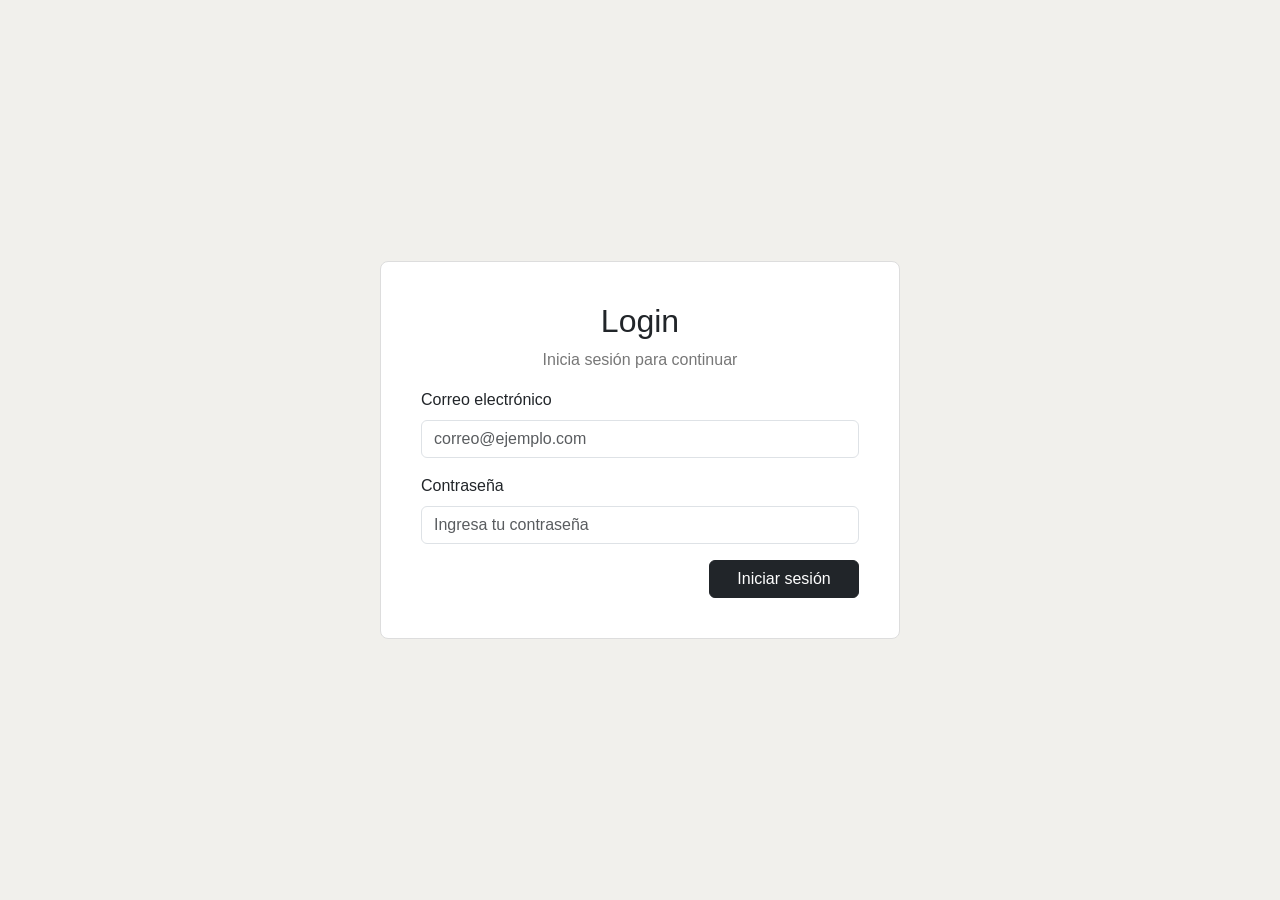
==== login.html @ edaa7eb1 "Primer commit" ====
<!doctype html>

<html lang="es">
  <head>
    <meta charset="UTF-8" />
    <meta name="viewport" content="width=device-width, initial-scale=1.0" />
    <title>Login</title>
    <link href="https://cdn.jsdelivr.net/npm/bootstrap@5.3.3/dist/css/bootstrap.min.css" rel="stylesheet" />
    <link rel="stylesheet" href="css/login.css" />
  </head>

  <body>
    <div class="contenedor-login">
      <div class="tarjeta-login">
        <h2>Login</h2>
        <p>Inicia sesión para continuar</p>

        <form
          onsubmit="
            iniciarSesion();
            return false;
          "
        >
          <div class="mb-3">
            <label class="form-label">Correo electrónico</label>
            <input type="email" class="form-control" id="correo" placeholder="correo@ejemplo.com" />
          </div>

          <label id="mensaje" class="text-danger mb-3"></label>

          <div class="mb-3">
            <label class="form-label">Contraseña</label>
            <input type="password" class="form-control" id="contrasena" placeholder="Ingresa tu contraseña" />
          </div>

          <button type="submit" class="btn btn-dark">Iniciar sesión</button>
        </form>
      </div>
    </div>

    <script src="js/utileria.js"></script>
    <script src="js/login.js"></script>
  </body>
</html>
---- css/login.css ----
body {
  min-height: 100vh;
  margin: 0;
  background-color: #f1f0ec;
  font-family: Arial, Helvetica, sans-serif;
}

.contenedor-login {
  min-height: 100vh;
  display: flex;
  align-items: center;
  justify-content: center;
}

.tarjeta-login {
  width: 100%;
  max-width: 520px;
  background-color: #ffffff;
  border: 1px solid #ddd;
  border-radius: 8px;
  padding: 40px;
}

.tarjeta-login h2 {
  text-align: center;
}

.tarjeta-login p {
  text-align: center;
  color: #777;
}

form {
  text-align: right;
}

form .mb-3 {
  text-align: left;
}

form .form-label {
  text-align: left;
  display: block;
}

form button {
  width: 150px;
}

#mensaje {
  display: block;
  text-align: center;
}
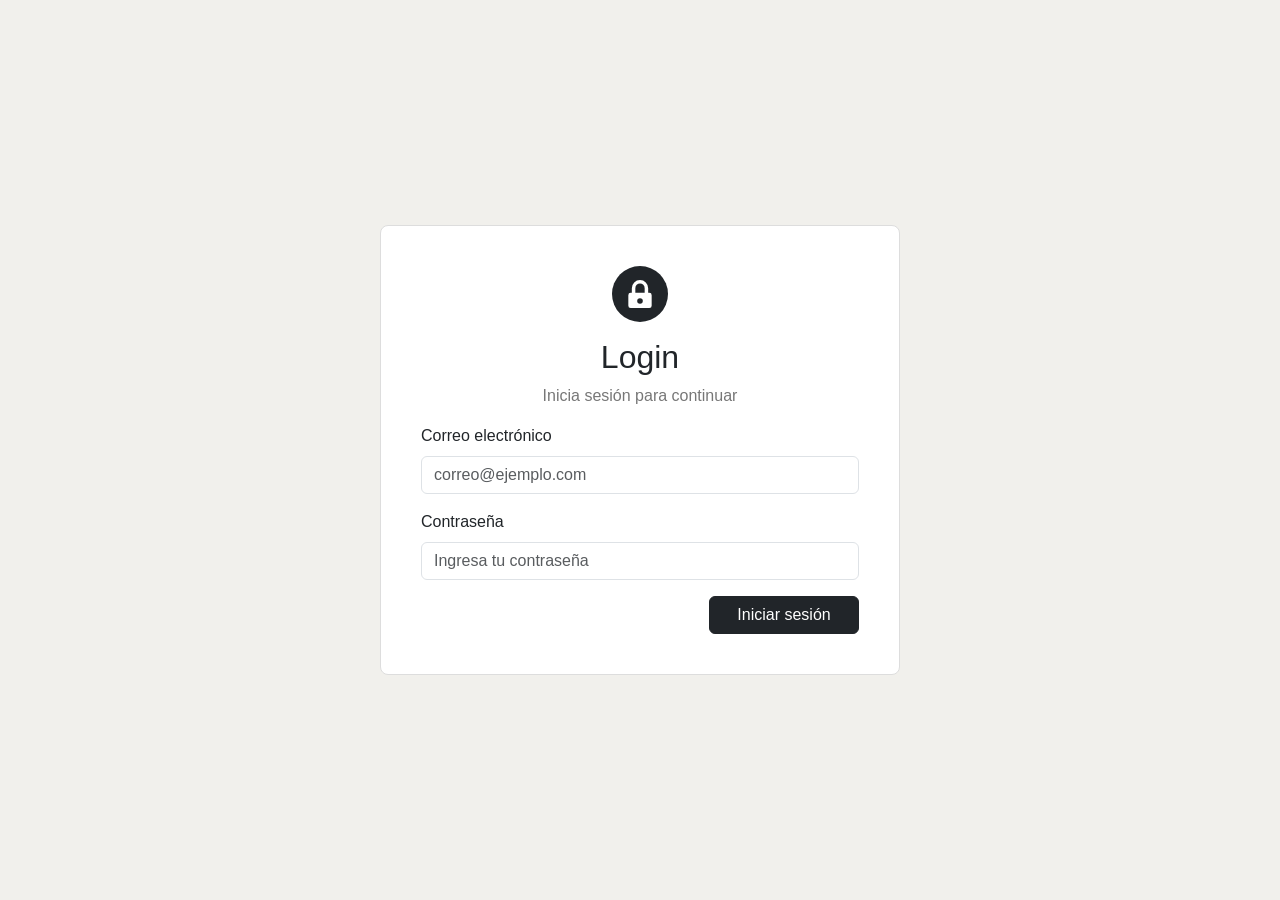
==== commit f07138eb: "Segunda parte actividad" ====
--- a/login.html
+++ b/login.html
@@ -5,6 +5,7 @@
     <meta charset="UTF-8" />
     <meta name="viewport" content="width=device-width, initial-scale=1.0" />
     <title>Login</title>
+    <link rel="icon" href="img/logo.svg" type="image/svg+xml" />
     <link href="https://cdn.jsdelivr.net/npm/bootstrap@5.3.3/dist/css/bootstrap.min.css" rel="stylesheet" />
     <link rel="stylesheet" href="css/login.css" />
   </head>
@@ -12,6 +13,7 @@
   <body>
     <div class="contenedor-login">
       <div class="tarjeta-login">
+        <img src="img/logo.svg" alt="Logo del sistema" width="56" height="56" class="d-block mx-auto mb-3" />
         <h2>Login</h2>
         <p>Inicia sesión para continuar</p>
 
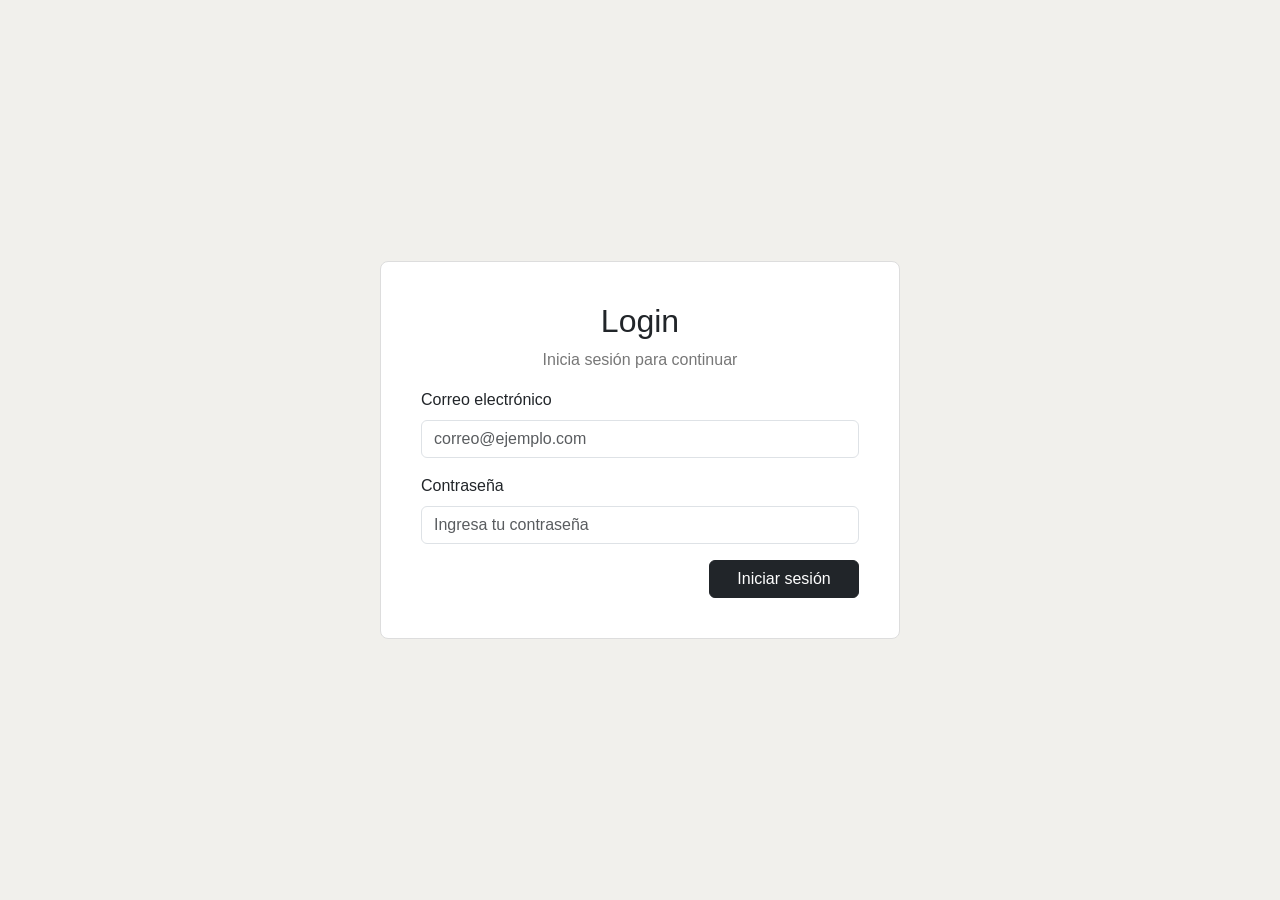
==== commit 0bfdf63f: "Actualizacion 2" ====
--- a/login.html
+++ b/login.html
@@ -5,7 +5,6 @@
     <meta charset="UTF-8" />
     <meta name="viewport" content="width=device-width, initial-scale=1.0" />
     <title>Login</title>
-    <link rel="icon" href="img/logo.svg" type="image/svg+xml" />
     <link href="https://cdn.jsdelivr.net/npm/bootstrap@5.3.3/dist/css/bootstrap.min.css" rel="stylesheet" />
     <link rel="stylesheet" href="css/login.css" />
   </head>
@@ -13,7 +12,6 @@
   <body>
     <div class="contenedor-login">
       <div class="tarjeta-login">
-        <img src="img/logo.svg" alt="Logo del sistema" width="56" height="56" class="d-block mx-auto mb-3" />
         <h2>Login</h2>
         <p>Inicia sesión para continuar</p>
 
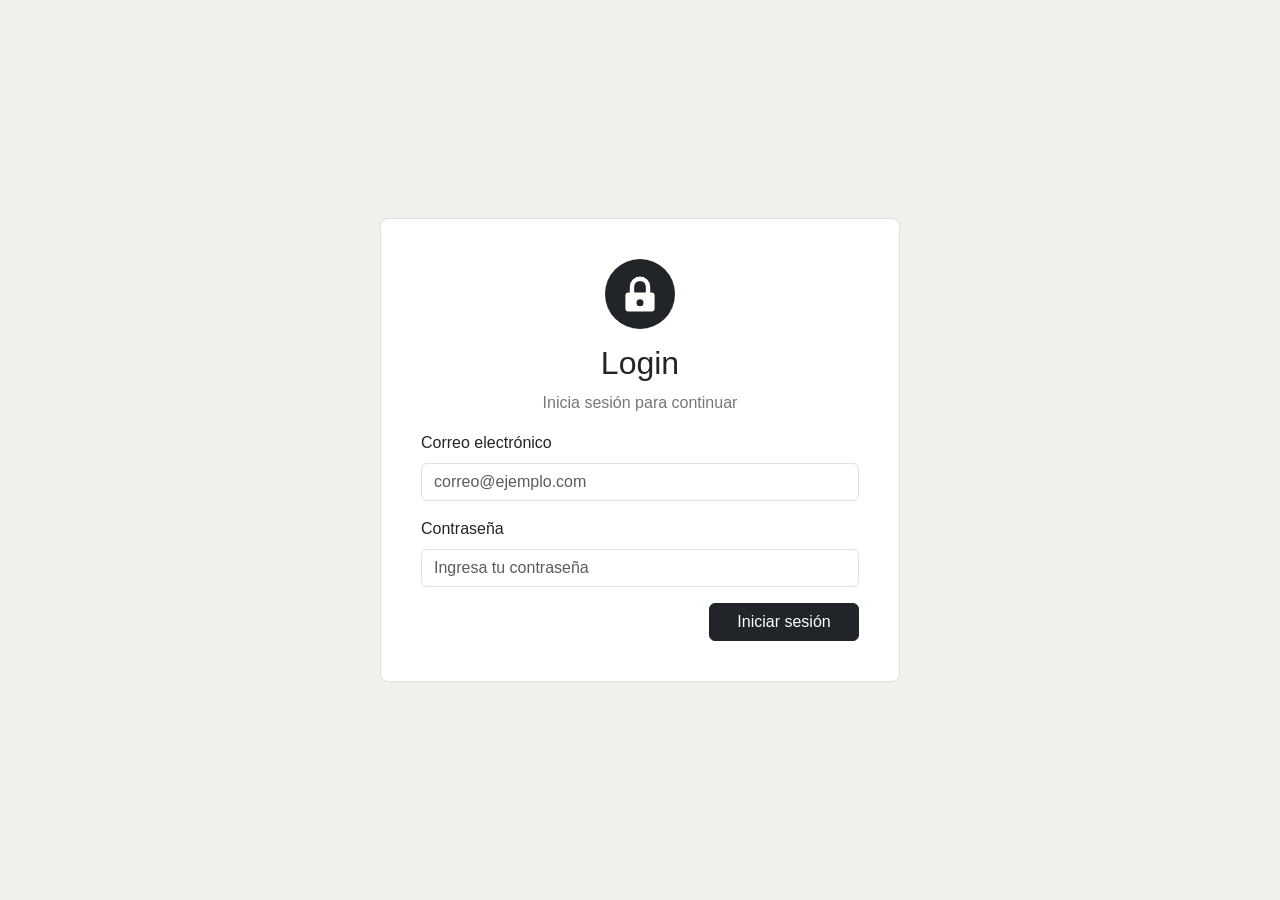
==== commit 1d227b65: "Actualizacion" ====
--- a/login.html
+++ b/login.html
@@ -12,6 +12,7 @@
   <body>
     <div class="contenedor-login">
       <div class="tarjeta-login">
+        <img src="img/logo.svg" alt="Logo del sistema" class="logo-login" />
         <h2>Login</h2>
         <p>Inicia sesión para continuar</p>
 
--- a/css/login.css
+++ b/css/login.css
@@ -51,3 +51,10 @@
   display: block;
   text-align: center;
 }
+
+.logo-login {
+  width: 70px;
+  height: 70px;
+  display: block;
+  margin: 0 auto 15px;
+}
